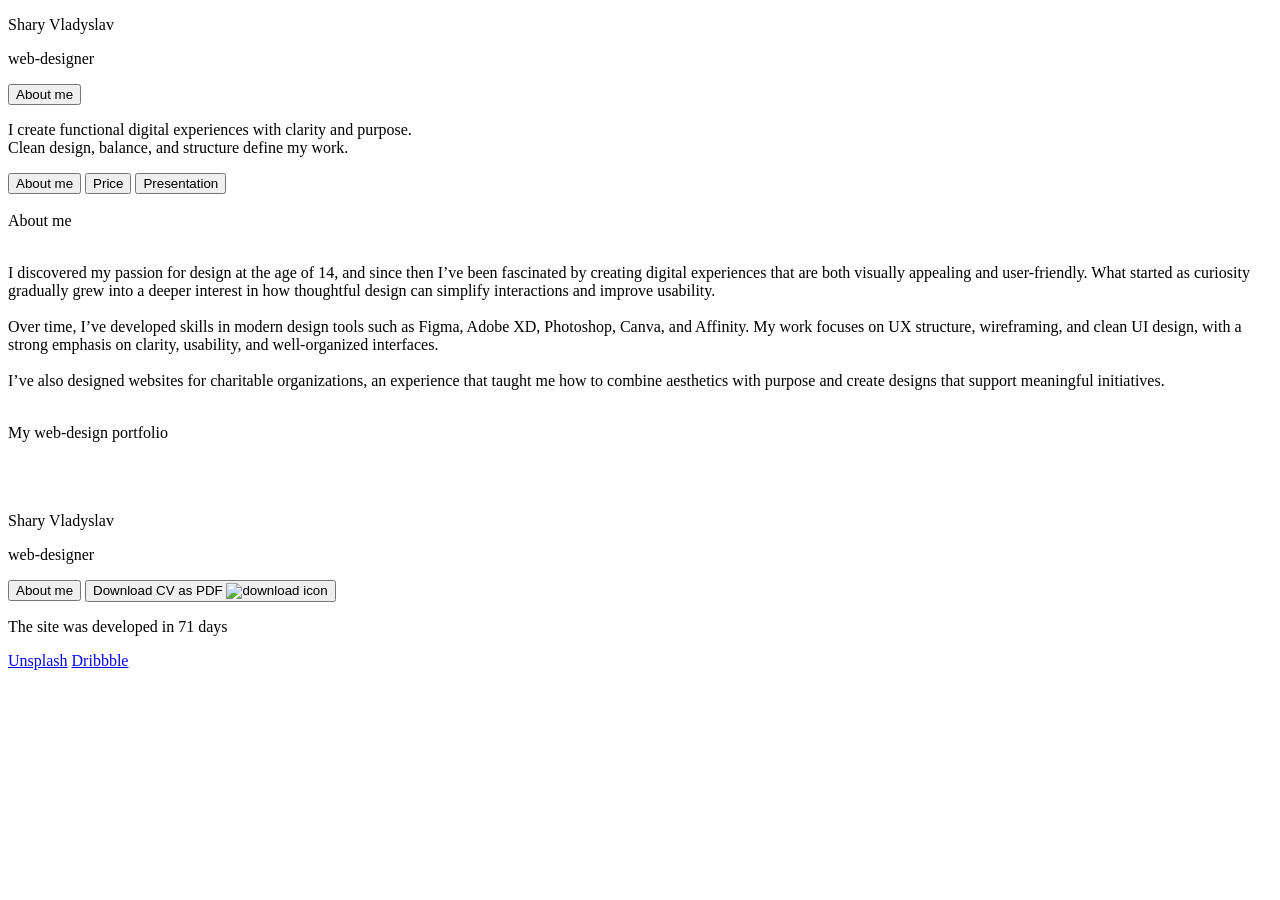
==== index.html @ 0f0cf289 "Add files via upload" ====
<!DOCTYPE html>
<html lang="en">
<head>
    <meta charset="UTF-8">
    <meta name="viewport" content="width=device-width, initial-scale=1.0">
    <link rel="stylesheet" href="./css/styles.css">
    <link rel="icon" href="./img/welcome.ico" type="image/x-icon" />
    <title>Welcome!</title>
</head>
<body>
    <div class="mainContainer">
        <nav>
            <div class="logoContainer">
                <p class="logo">Shary Vladyslav</p>
                <p class="subtitleLogo">web-designer</p>
            </div>

            <button class="liquidBtn" onclick="location.href='about.html'">About me</button>
        </nav>

        <div class="smalText">
            <p>
                I create functional digital experiences with clarity and purpose. <br>
                Clean design, balance, and structure define my work.
            </p>
        </div>

        <!-- Блок кнопок -->
        <div class="homeButtonsContainer">
            <button class="smalButton" id="smalHomeBtnAbout" onclick="location.href='about.html'">About me</button>
            <button class="smalButton" id="smalHomeBtnPrice" onclick="location.href='pricing.html'" >Price</button>
            <button class="smalButton" id="smalHomeBtnPresentation" onclick="location.href='presentation.html'">Presentation</button>
        </div>

        <div class="screenshotContainer" onclick="location.href='presentation.html'">
            <img class="screenshotImg" src="./img/screenshot.png" alt="">
        </div>

        <!-- About me -->
        <div class="containers">
            <div class="textTitle">About me</div>

            <div class="bussinesCardContainer">
                <div class="effektContainer">
                    <img class="businessCard" src="./img/newBusinessCard.png" alt="">
                </div>
                
                <p class="text">
                        I discovered my passion for design at the age of 14, 
                        and since then I’ve been fascinated by creating digital 
                        experiences that are both visually appealing and user-friendly. 
                        What started as curiosity gradually grew into a deeper interest 
                        in how thoughtful design can simplify interactions and improve 
                        usability. <br><br>

                        Over time, I’ve developed skills in modern design tools 
                        such as Figma, Adobe XD, Photoshop, Canva, and Affinity. 
                        My work focuses on UX structure, wireframing, and clean 
                        UI design, with a strong emphasis on clarity, usability, 
                        and well-organized interfaces. <br><br>

                        I’ve also designed websites for charitable organizations, 
                        an experience that taught me how to combine aesthetics with 
                        purpose and create designs that support meaningful initiatives. 
                        <br><br>
                </p>
            </div>
        </div>

        <!-- My web-design portfolio -->
        <div class="containers">
            <div class="textTitle">My web-design portfolio</div>

            <div class="projectsContainer">
                <!-- окно 1 -->
                <div class="projectWindow">
                    <div class="content" onclick="location.href='bank.html'">
                        <img class="imgContent" src="./img/Banking].png" alt="">
                    </div>
                </div>

                <!-- окно 2 -->
                <div class="projectWindow">
                    <div class="content" onclick="location.href='coffeeNap.html'">
                        <img class="imgContent" src="./img/CNPreview 1.png" alt="">
                    </div>
                </div>

                <!-- окно 3 -->
                <div class="projectWindow">
                    <div class="content" onclick="location.href='yourBacker.html'">
                        <img class="imgContent" src="./img/Travel.png" alt="">
                    </div>
                </div>
            </div>
        </div>

        <div class="footer">
            <div class="mainFooterContentContainer">
                <div class="titleLogo">
                    <p class="logo">Shary Vladyslav</p>
                    <p class="subtitleLogo">web-designer</p>
                </div>

                <div class="footerButtons">
                    <button class="liquidBtnBlack" onclick="location.href='about.html'">About me</button>
                    <button class="liquidBtnBlack" id="download-btn"> Download CV as PDF
                        <img class="downloadIco" src="./img/tabler_download.png" alt="download icon">
                    </button>
                </div>
            </div>

            <div class="dockumentationContainer">
                <p class="dockumentation">The site was developed in 71 days</p>
                <div class="socialMediaContainer">
                    <a class="dockumentation" href="https://unsplash.com/@vlado_" target="_blank" rel="noopener noreferrer"">Unsplash</a>
                    <a class="dockumentation" href="https://dribbble.com/UIUniverse" target="_blank" rel="noopener noreferrer"">Dribbble</a>
                </div>
            </div>
        </div>
    </div>
</body>
<script src="./js/script.js"></script>
</html>
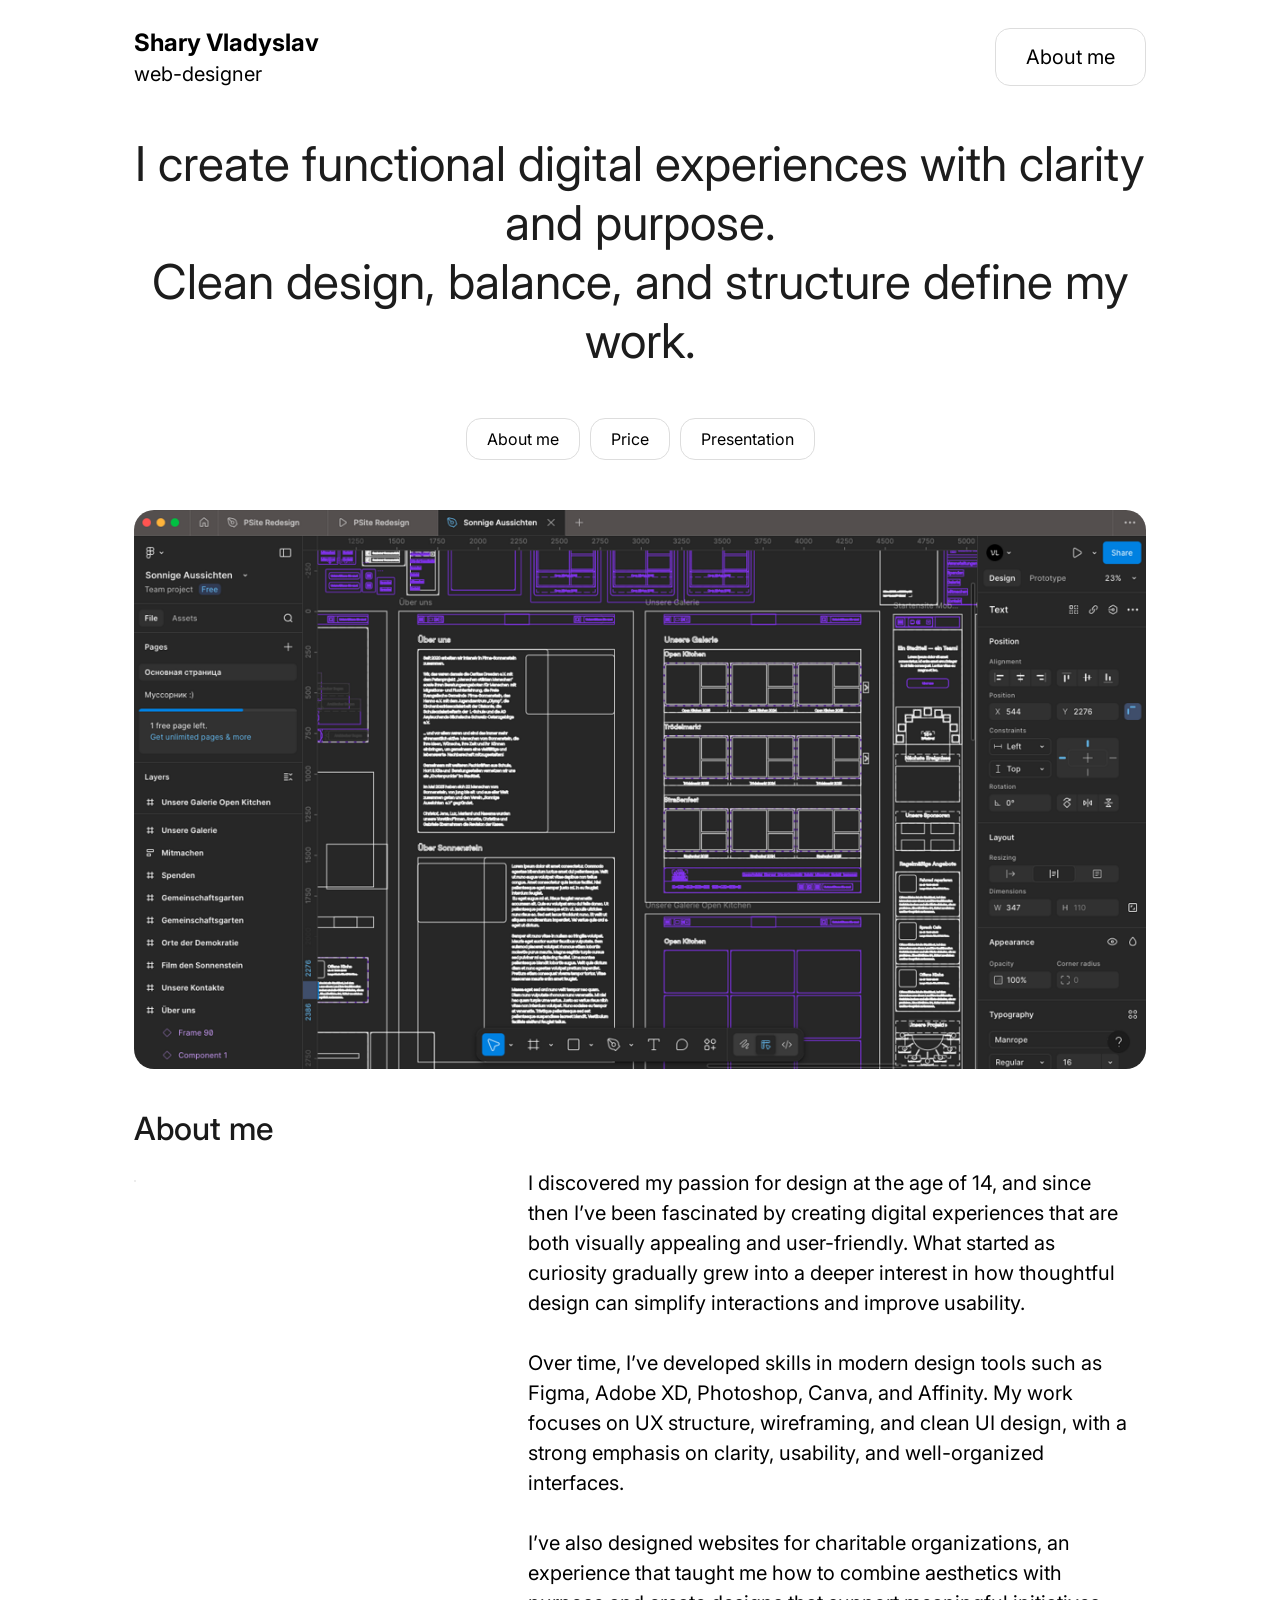
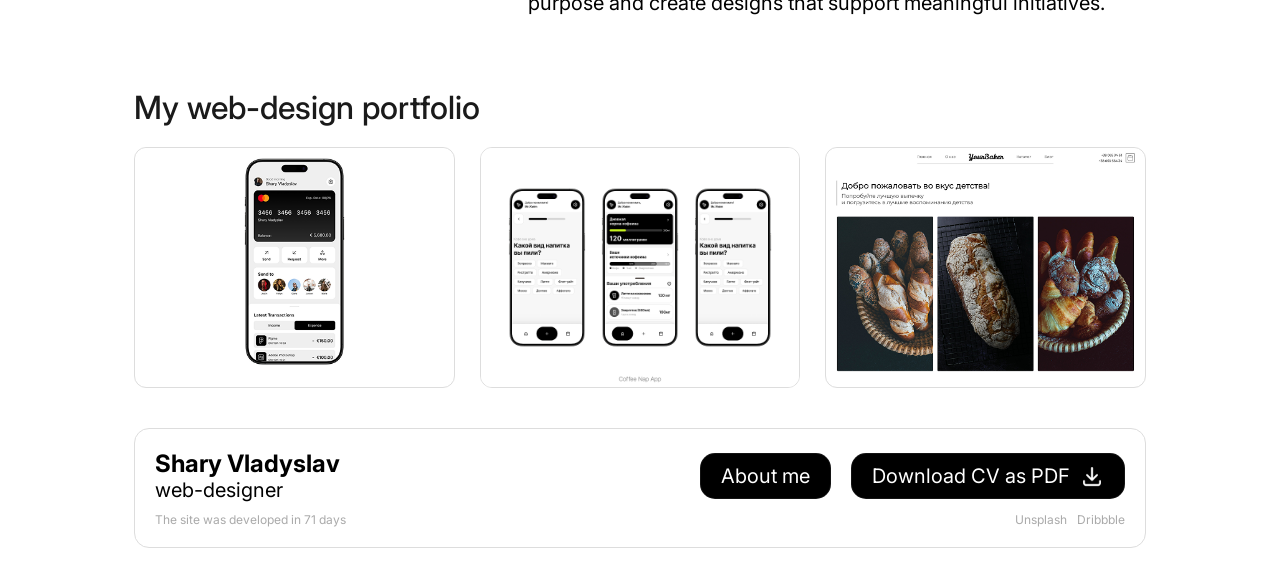
==== commit b68649a2: "Add meta tag for Google site verification Add Google site verification meta tag" ====
--- a/index.html
+++ b/index.html
@@ -3,6 +3,7 @@
 <head>
     <meta charset="UTF-8">
     <meta name="viewport" content="width=device-width, initial-scale=1.0">
+    <meta name="google-site-verification" content="PotBVDCNJKtP7h0YSUj9aMQbG0rzJPBAM7WMvPB3xWM" />
     <link rel="stylesheet" href="./css/styles.css">
     <link rel="icon" href="./img/welcome.ico" type="image/x-icon" />
     <title>Welcome!</title>
@@ -121,4 +122,4 @@
     </div>
 </body>
 <script src="./js/script.js"></script>
-</html>+</html>
--- a/css/styles.css
+++ b/css/styles.css
@@ -0,0 +1,10 @@
+@import url(../base.css);
+@import url(../components.css);
+@import url(../layout.css);
+@import url(./pages/home.css);
+@import url(./pages/about.css);
+@import url(./pages/yourBacker.css);
+@import url(./pages/presentation.css);
+@import url(./pages/pricing.css);
+@import url(./pages/bank.css);
+@import url(./pages/coffeeNap.css);
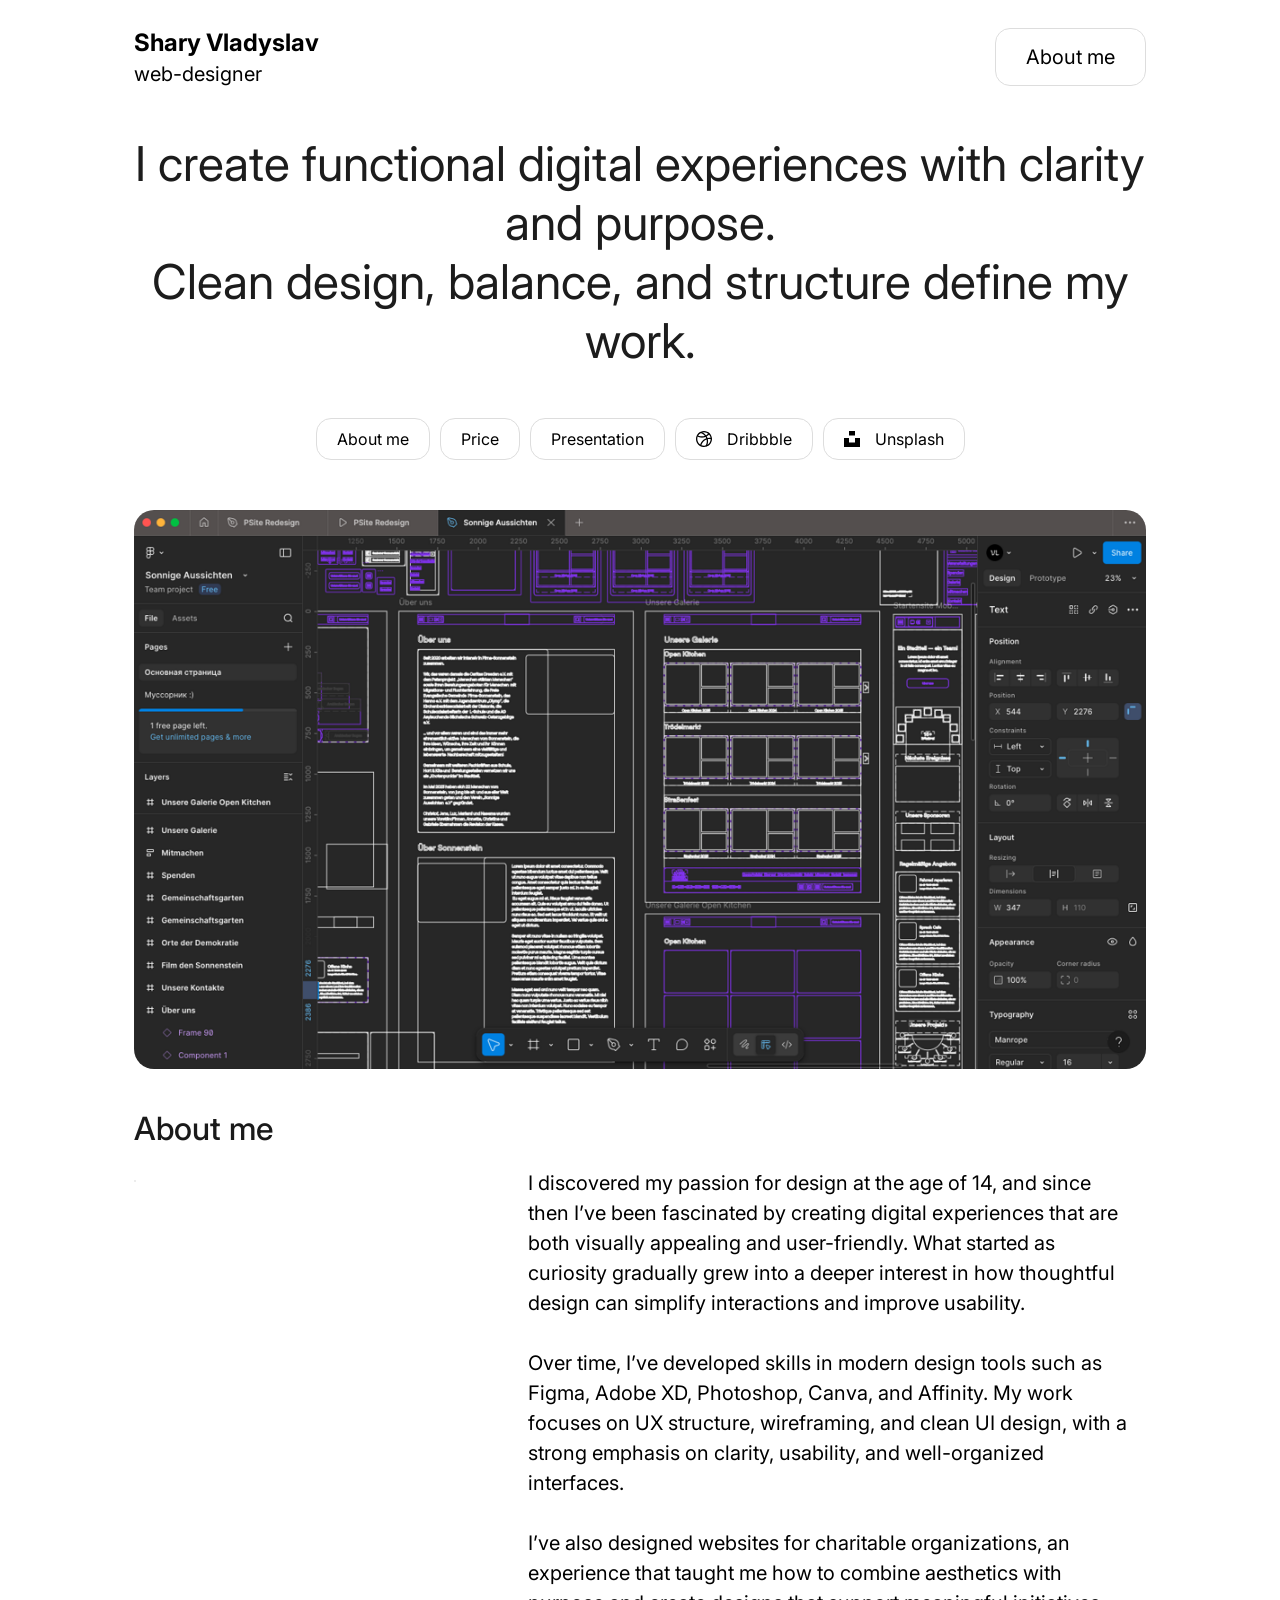
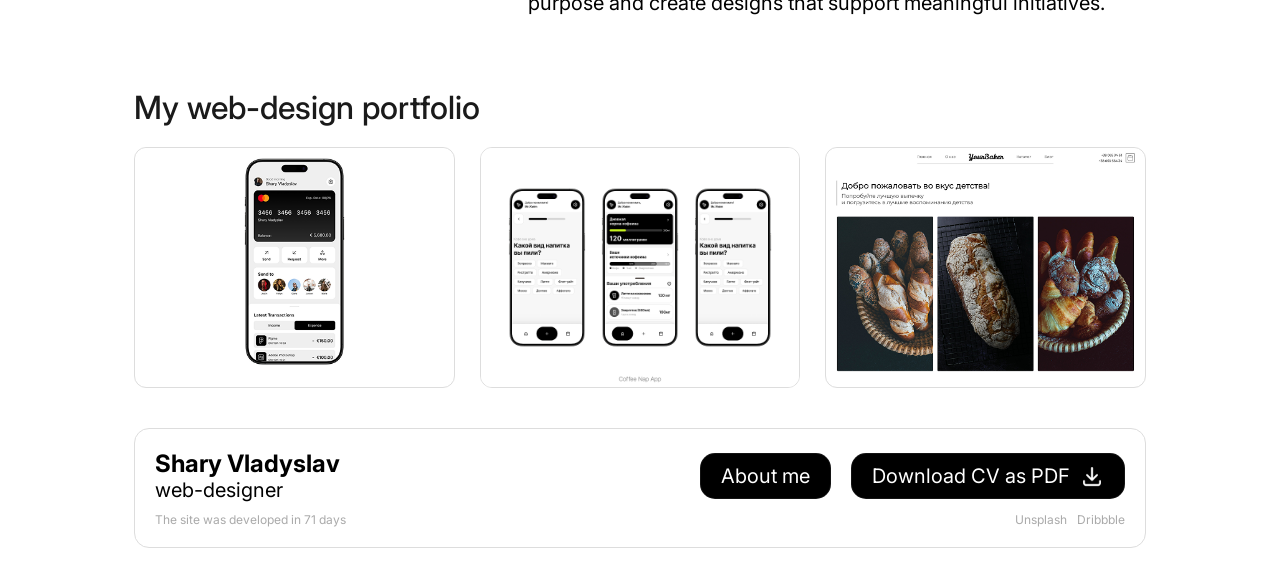
==== commit 283c84aa: "add new buttons" ====
--- a/index.html
+++ b/index.html
@@ -31,6 +31,21 @@
             <button class="smalButton" id="smalHomeBtnAbout" onclick="location.href='about.html'">About me</button>
             <button class="smalButton" id="smalHomeBtnPrice" onclick="location.href='pricing.html'" >Price</button>
             <button class="smalButton" id="smalHomeBtnPresentation" onclick="location.href='presentation.html'">Presentation</button>
+            <button class="smalButton" id="smalHomeBtnPrice">
+                <svg class="svgLogo" xmlns="http://www.w3.org/2000/svg" viewBox="0 0 64 64" fill="#000">
+                    <path fill-rule="evenodd" clip-rule="evenodd" d="M0 31.9942C0 14.3331 14.3227 0 32 0C49.6786 0 64 14.346 64 32.0058C64 49.6669 49.6773 64 32 64H29.4043V63.8845C12.9519 62.5623 0 48.7824 0 31.9942ZM32.7959 58.798C47.2364 58.377 58.8087 46.5357 58.8087 32.0058C58.8087 17.2085 46.8075 5.19039 32 5.19039C17.1912 5.19039 5.19133 17.1983 5.19133 31.9942C5.19133 46.7895 17.2021 58.798 32 58.798H32.7959Z" fill="currentColor"/>
+                    <path fill-rule="evenodd" clip-rule="evenodd" d="M19.0444 8.5504C18.6885 8.4384 18.3196 8.3223 17.9352 8.19192L19.6032 3.27673C19.7564 3.32872 20.0323 3.41669 20.3544 3.5194C20.9331 3.70393 21.6609 3.936 22.0944 4.09232L22.1177 4.10071L22.1408 4.10954C22.2594 4.15489 22.3865 4.20297 22.5198 4.25338C23.1913 4.50734 24.0198 4.82067 24.7117 5.14427L24.7425 5.15864L24.8796 5.22718C25.2052 5.379 25.6942 5.61206 26.1015 5.80617C26.3301 5.91515 26.533 6.01185 26.6668 6.07501L26.7287 6.10425L26.789 6.13671C26.803 6.14427 26.8195 6.15307 26.8381 6.16302C26.9784 6.23816 27.2401 6.37818 27.4912 6.53161L27.5601 6.5737L27.5796 6.58735C27.6079 6.60383 27.6467 6.62585 27.6947 6.65254C27.7366 6.67588 27.7769 6.69807 27.8172 6.72024C27.8251 6.72459 27.833 6.72895 27.8409 6.73331C27.8631 6.74553 27.8884 6.75944 27.911 6.77208L27.9126 6.77297C27.9241 6.77938 27.9535 6.79575 27.9874 6.81555C28.018 6.83317 28.0652 6.86007 28.1242 6.89377C28.3047 6.99678 28.5964 7.16324 28.8672 7.32183C29.1462 7.4852 29.572 7.73684 29.8871 7.95772C30.2247 8.16503 30.5958 8.42209 30.8429 8.59324C30.8874 8.62408 30.9279 8.65213 30.9634 8.6766C31.1534 8.79228 31.3394 8.92346 31.4688 9.01621C31.654 9.14891 31.8556 9.29924 32.0394 9.43745C32.1244 9.5013 32.202 9.55988 32.2753 9.61525C32.3729 9.68889 32.4629 9.75684 32.5526 9.82395C32.6266 9.87937 32.6883 9.92504 32.7381 9.96122C32.7627 9.9791 32.7819 9.99283 32.7963 10.003C32.8086 10.0117 32.8144 10.0156 32.8147 10.0158L32.8823 10.0609L32.9475 10.1105C35.8123 12.2928 38.3635 14.8567 40.541 17.7143L40.5431 17.7169L40.5451 17.7196C42.9523 20.8955 44.8529 24.421 46.171 28.1728C50.0981 39.1418 48.9432 51.8142 42.7709 61.8175L38.3527 59.0924C43.6719 50.4716 44.696 39.4477 41.281 29.9155L41.2782 29.9077L41.2755 29.8999C40.1378 26.6593 38.4949 23.6089 36.4095 20.8569C34.5227 18.3816 32.3193 16.1648 29.8537 14.2791C29.7172 14.1845 29.566 14.0722 29.4424 13.9797C29.3488 13.9097 29.2388 13.8267 29.1303 13.7448C29.0574 13.6898 28.9853 13.6354 28.9193 13.5858C28.7411 13.4518 28.5792 13.3313 28.4451 13.2353C28.3256 13.1497 28.2759 13.1181 28.2762 13.1176C28.2763 13.1176 28.2765 13.1176 28.2769 13.1178L28.1996 13.0744L28.1095 13.0133C27.9769 12.9233 27.8588 12.8416 27.7506 12.7667C27.513 12.6023 27.3227 12.4706 27.1296 12.356L27.0032 12.2809L26.886 12.1921C26.8933 12.1976 26.8928 12.1973 26.8825 12.1904C26.8632 12.1776 26.8098 12.1421 26.7098 12.08C26.578 11.9983 26.4164 11.9018 26.2437 11.8006C25.9987 11.6572 25.7756 11.5299 25.5991 11.4292C25.5168 11.3822 25.4446 11.341 25.3851 11.3067L25.3797 11.3036C25.3706 11.2986 25.3572 11.2911 25.337 11.28C25.3308 11.2766 25.324 11.2729 25.3168 11.2689C25.2767 11.2469 25.2232 11.2174 25.1687 11.1871C25.1049 11.1516 25.0275 11.108 24.9522 11.0639C24.911 11.0398 24.8342 10.9946 24.7482 10.9388C24.6425 10.8758 24.5291 10.8149 24.3941 10.7424C24.3921 10.7413 24.3901 10.7402 24.3881 10.7391C24.2266 10.6627 24.0256 10.5669 23.8123 10.4651C23.4109 10.2737 22.9655 10.0614 22.6564 9.91764L22.6231 9.90216L22.4834 9.83233C21.9933 9.60511 21.4065 9.38267 20.7493 9.13349C20.6064 9.07932 20.4602 9.02389 20.3109 8.96687C19.9058 8.82147 19.4851 8.68909 19.0444 8.5504ZM25.3856 11.3069C25.3884 11.3085 25.3897 11.3092 25.3897 11.3092L25.3856 11.3069ZM25.3856 11.3069C25.3884 11.3085 25.3897 11.3092 25.3897 11.3092L25.3856 11.3069Z" fill="currentColor"/>
+                    <path fill-rule="evenodd" clip-rule="evenodd" d="M29.9753 20.9031C37.8095 19.4886 45.039 15.0944 49.9836 8.8396L54.0564 12.0581C48.3423 19.2864 40.0009 24.3674 30.8972 26.011L30.8966 26.0111C26.3636 26.8284 21.7063 26.856 17.1601 26.0225C12.6263 25.2144 8.25142 23.5868 4.29461 21.2106L6.96759 16.7612C10.3772 18.8087 14.1561 20.2156 18.0773 20.9137L18.0841 20.9149L18.0909 20.9162C22 21.6336 26.0293 21.6145 29.9747 20.9032" fill="currentColor"/>
+                    <path fill-rule="evenodd" clip-rule="evenodd" d="M16.1061 58.3111C20.5381 35.6959 43.5855 23.2062 62.4346 28.3436L61.0692 33.3513C45.0687 28.9903 25.0407 39.714 21.2006 59.3091L16.1061 58.3111Z" fill="currentColor"/>
+                </svg>
+                Dribbble 
+            </button>
+            <button class="smalButton" id="smalHomeBtnPrice">
+                <svg class="svgLogo" xmlns="http://www.w3.org/2000/svg" viewBox="0 0 32 32">
+                    <path d="M10 9V0h12v9H10zm12 5h10v18H0V14h10v9h12v-9z" fill="currentColor"/>
+                </svg>
+                Unsplash
+            </button>
         </div>
 
         <div class="screenshotContainer" onclick="location.href='presentation.html'">
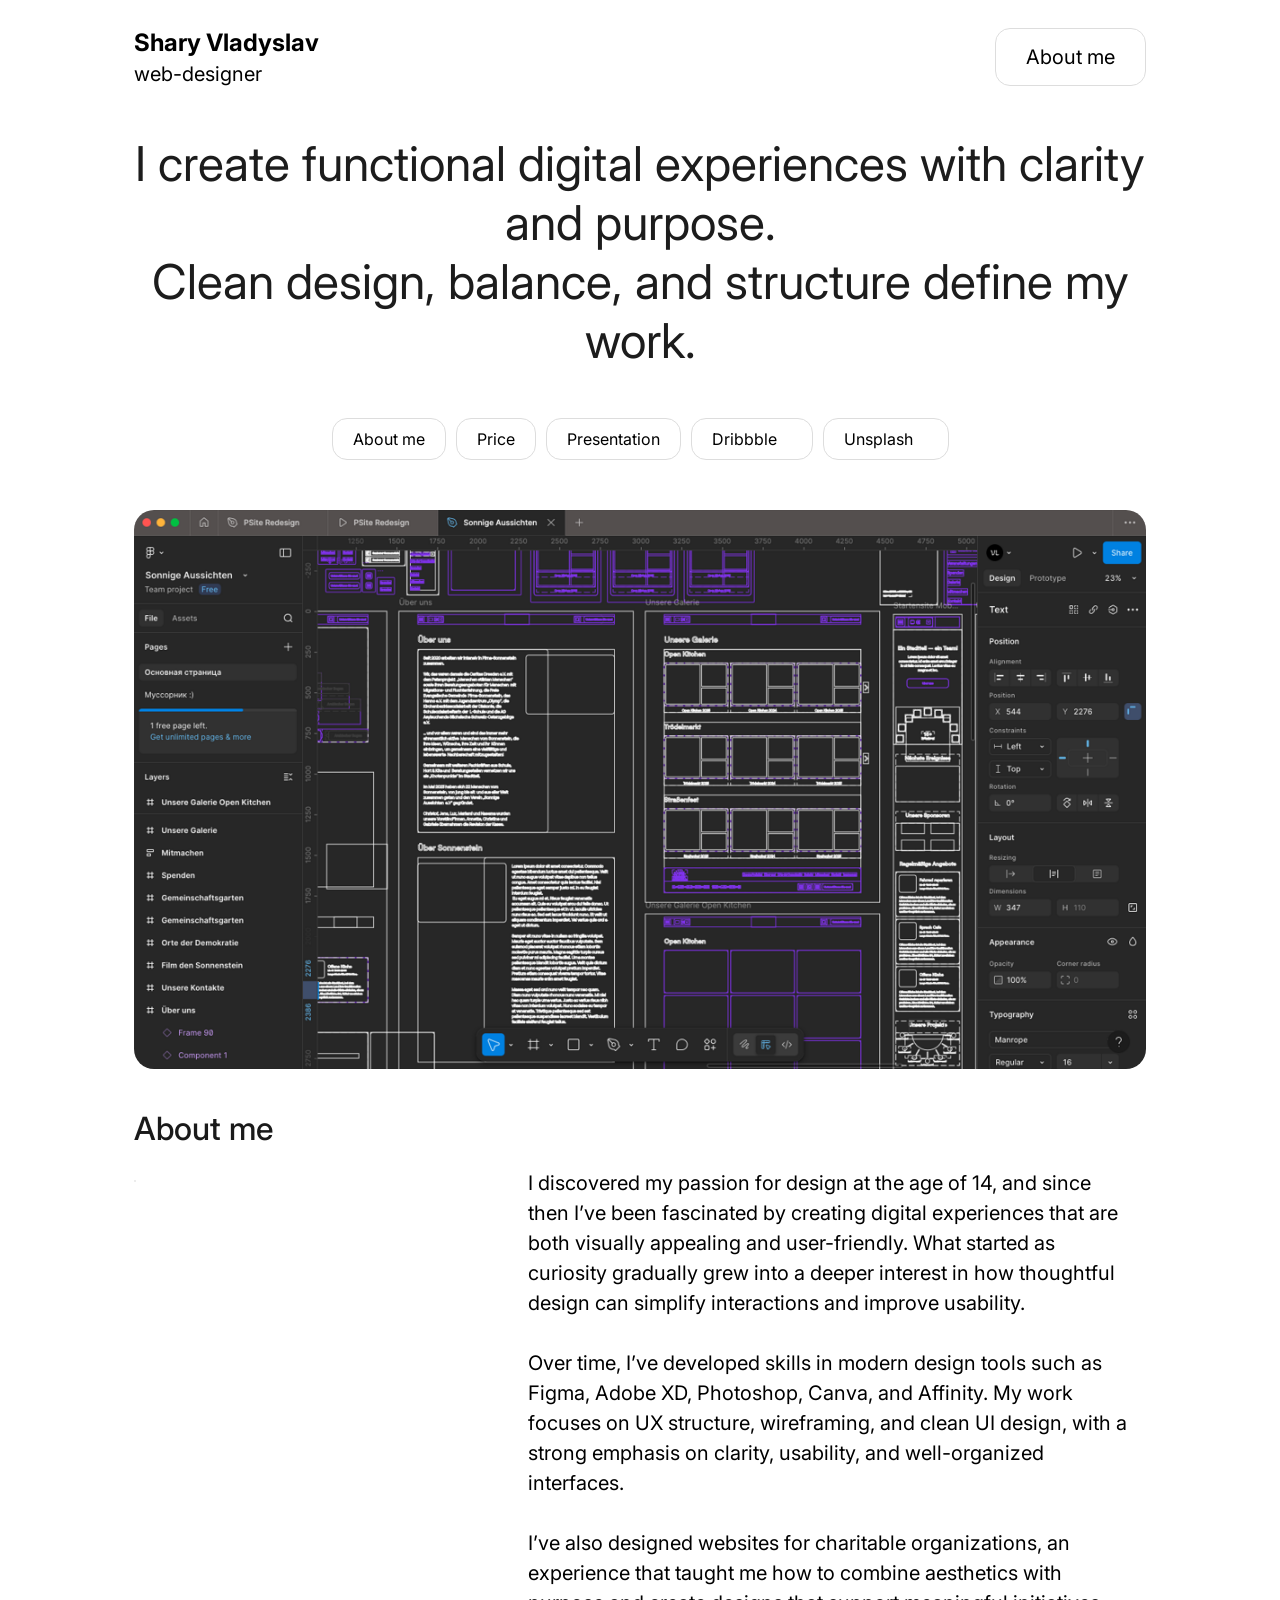
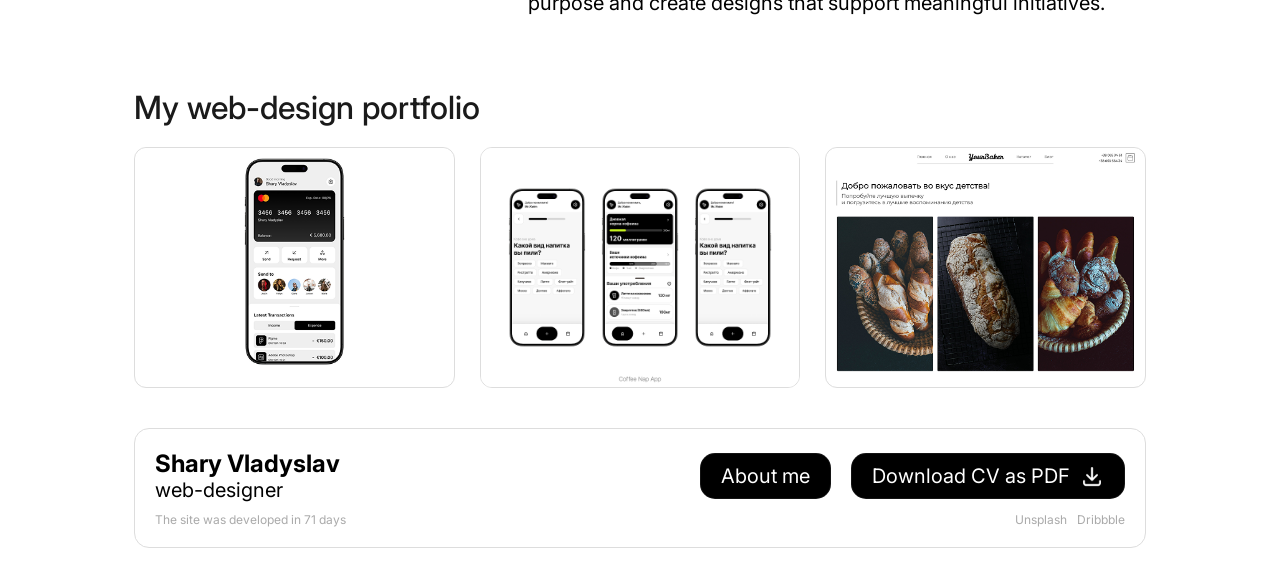
==== commit af4ad21e: "Remove Google site verification and update buttons" ====
--- a/index.html
+++ b/index.html
@@ -3,7 +3,6 @@
 <head>
     <meta charset="UTF-8">
     <meta name="viewport" content="width=device-width, initial-scale=1.0">
-    <meta name="google-site-verification" content="PotBVDCNJKtP7h0YSUj9aMQbG0rzJPBAM7WMvPB3xWM" />
     <link rel="stylesheet" href="./css/styles.css">
     <link rel="icon" href="./img/welcome.ico" type="image/x-icon" />
     <title>Welcome!</title>
@@ -31,21 +30,20 @@
             <button class="smalButton" id="smalHomeBtnAbout" onclick="location.href='about.html'">About me</button>
             <button class="smalButton" id="smalHomeBtnPrice" onclick="location.href='pricing.html'" >Price</button>
             <button class="smalButton" id="smalHomeBtnPresentation" onclick="location.href='presentation.html'">Presentation</button>
-            <button class="smalButton" id="smalHomeBtnPrice">
-                <svg class="svgLogo" xmlns="http://www.w3.org/2000/svg" viewBox="0 0 64 64" fill="#000">
+            <a class="smalButton" id="btnLink" href="https://dribbble.com/UIUniverse">Dribbble
+                <svg viewBox="0 0 64 64" fill="none" xmlns="http://www.w3.org/2000/svg">
                     <path fill-rule="evenodd" clip-rule="evenodd" d="M0 31.9942C0 14.3331 14.3227 0 32 0C49.6786 0 64 14.346 64 32.0058C64 49.6669 49.6773 64 32 64H29.4043V63.8845C12.9519 62.5623 0 48.7824 0 31.9942ZM32.7959 58.798C47.2364 58.377 58.8087 46.5357 58.8087 32.0058C58.8087 17.2085 46.8075 5.19039 32 5.19039C17.1912 5.19039 5.19133 17.1983 5.19133 31.9942C5.19133 46.7895 17.2021 58.798 32 58.798H32.7959Z" fill="currentColor"/>
                     <path fill-rule="evenodd" clip-rule="evenodd" d="M19.0444 8.5504C18.6885 8.4384 18.3196 8.3223 17.9352 8.19192L19.6032 3.27673C19.7564 3.32872 20.0323 3.41669 20.3544 3.5194C20.9331 3.70393 21.6609 3.936 22.0944 4.09232L22.1177 4.10071L22.1408 4.10954C22.2594 4.15489 22.3865 4.20297 22.5198 4.25338C23.1913 4.50734 24.0198 4.82067 24.7117 5.14427L24.7425 5.15864L24.8796 5.22718C25.2052 5.379 25.6942 5.61206 26.1015 5.80617C26.3301 5.91515 26.533 6.01185 26.6668 6.07501L26.7287 6.10425L26.789 6.13671C26.803 6.14427 26.8195 6.15307 26.8381 6.16302C26.9784 6.23816 27.2401 6.37818 27.4912 6.53161L27.5601 6.5737L27.5796 6.58735C27.6079 6.60383 27.6467 6.62585 27.6947 6.65254C27.7366 6.67588 27.7769 6.69807 27.8172 6.72024C27.8251 6.72459 27.833 6.72895 27.8409 6.73331C27.8631 6.74553 27.8884 6.75944 27.911 6.77208L27.9126 6.77297C27.9241 6.77938 27.9535 6.79575 27.9874 6.81555C28.018 6.83317 28.0652 6.86007 28.1242 6.89377C28.3047 6.99678 28.5964 7.16324 28.8672 7.32183C29.1462 7.4852 29.572 7.73684 29.8871 7.95772C30.2247 8.16503 30.5958 8.42209 30.8429 8.59324C30.8874 8.62408 30.9279 8.65213 30.9634 8.6766C31.1534 8.79228 31.3394 8.92346 31.4688 9.01621C31.654 9.14891 31.8556 9.29924 32.0394 9.43745C32.1244 9.5013 32.202 9.55988 32.2753 9.61525C32.3729 9.68889 32.4629 9.75684 32.5526 9.82395C32.6266 9.87937 32.6883 9.92504 32.7381 9.96122C32.7627 9.9791 32.7819 9.99283 32.7963 10.003C32.8086 10.0117 32.8144 10.0156 32.8147 10.0158L32.8823 10.0609L32.9475 10.1105C35.8123 12.2928 38.3635 14.8567 40.541 17.7143L40.5431 17.7169L40.5451 17.7196C42.9523 20.8955 44.8529 24.421 46.171 28.1728C50.0981 39.1418 48.9432 51.8142 42.7709 61.8175L38.3527 59.0924C43.6719 50.4716 44.696 39.4477 41.281 29.9155L41.2782 29.9077L41.2755 29.8999C40.1378 26.6593 38.4949 23.6089 36.4095 20.8569C34.5227 18.3816 32.3193 16.1648 29.8537 14.2791C29.7172 14.1845 29.566 14.0722 29.4424 13.9797C29.3488 13.9097 29.2388 13.8267 29.1303 13.7448C29.0574 13.6898 28.9853 13.6354 28.9193 13.5858C28.7411 13.4518 28.5792 13.3313 28.4451 13.2353C28.3256 13.1497 28.2759 13.1181 28.2762 13.1176C28.2763 13.1176 28.2765 13.1176 28.2769 13.1178L28.1996 13.0744L28.1095 13.0133C27.9769 12.9233 27.8588 12.8416 27.7506 12.7667C27.513 12.6023 27.3227 12.4706 27.1296 12.356L27.0032 12.2809L26.886 12.1921C26.8933 12.1976 26.8928 12.1973 26.8825 12.1904C26.8632 12.1776 26.8098 12.1421 26.7098 12.08C26.578 11.9983 26.4164 11.9018 26.2437 11.8006C25.9987 11.6572 25.7756 11.5299 25.5991 11.4292C25.5168 11.3822 25.4446 11.341 25.3851 11.3067L25.3797 11.3036C25.3706 11.2986 25.3572 11.2911 25.337 11.28C25.3308 11.2766 25.324 11.2729 25.3168 11.2689C25.2767 11.2469 25.2232 11.2174 25.1687 11.1871C25.1049 11.1516 25.0275 11.108 24.9522 11.0639C24.911 11.0398 24.8342 10.9946 24.7482 10.9388C24.6425 10.8758 24.5291 10.8149 24.3941 10.7424C24.3921 10.7413 24.3901 10.7402 24.3881 10.7391C24.2266 10.6627 24.0256 10.5669 23.8123 10.4651C23.4109 10.2737 22.9655 10.0614 22.6564 9.91764L22.6231 9.90216L22.4834 9.83233C21.9933 9.60511 21.4065 9.38267 20.7493 9.13349C20.6064 9.07932 20.4602 9.02389 20.3109 8.96687C19.9058 8.82147 19.4851 8.68909 19.0444 8.5504ZM25.3856 11.3069C25.3884 11.3085 25.3897 11.3092 25.3897 11.3092L25.3856 11.3069ZM25.3856 11.3069C25.3884 11.3085 25.3897 11.3092 25.3897 11.3092L25.3856 11.3069Z" fill="currentColor"/>
                     <path fill-rule="evenodd" clip-rule="evenodd" d="M29.9753 20.9031C37.8095 19.4886 45.039 15.0944 49.9836 8.8396L54.0564 12.0581C48.3423 19.2864 40.0009 24.3674 30.8972 26.011L30.8966 26.0111C26.3636 26.8284 21.7063 26.856 17.1601 26.0225C12.6263 25.2144 8.25142 23.5868 4.29461 21.2106L6.96759 16.7612C10.3772 18.8087 14.1561 20.2156 18.0773 20.9137L18.0841 20.9149L18.0909 20.9162C22 21.6336 26.0293 21.6145 29.9747 20.9032" fill="currentColor"/>
                     <path fill-rule="evenodd" clip-rule="evenodd" d="M16.1061 58.3111C20.5381 35.6959 43.5855 23.2062 62.4346 28.3436L61.0692 33.3513C45.0687 28.9903 25.0407 39.714 21.2006 59.3091L16.1061 58.3111Z" fill="currentColor"/>
                 </svg>
-                Dribbble 
-            </button>
-            <button class="smalButton" id="smalHomeBtnPrice">
-                <svg class="svgLogo" xmlns="http://www.w3.org/2000/svg" viewBox="0 0 32 32">
-                    <path d="M10 9V0h12v9H10zm12 5h10v18H0V14h10v9h12v-9z" fill="currentColor"/>
+            </a>
+
+            <a class="smalButton" id="btnLink" href="https://unsplash.com/@vlado_">Unsplash
+                <svg viewBox="0 0 32 32" fill="none" xmlns="http://www.w3.org/2000/svg">
+                    <path d="M10 9V0h12v9H10zm12 5h10v18H0V14h10v9h12v-9z" fill="currentColor" fill-rule="nonzero" />
                 </svg>
-                Unsplash
-            </button>
+            </a>
         </div>
 
         <div class="screenshotContainer" onclick="location.href='presentation.html'">
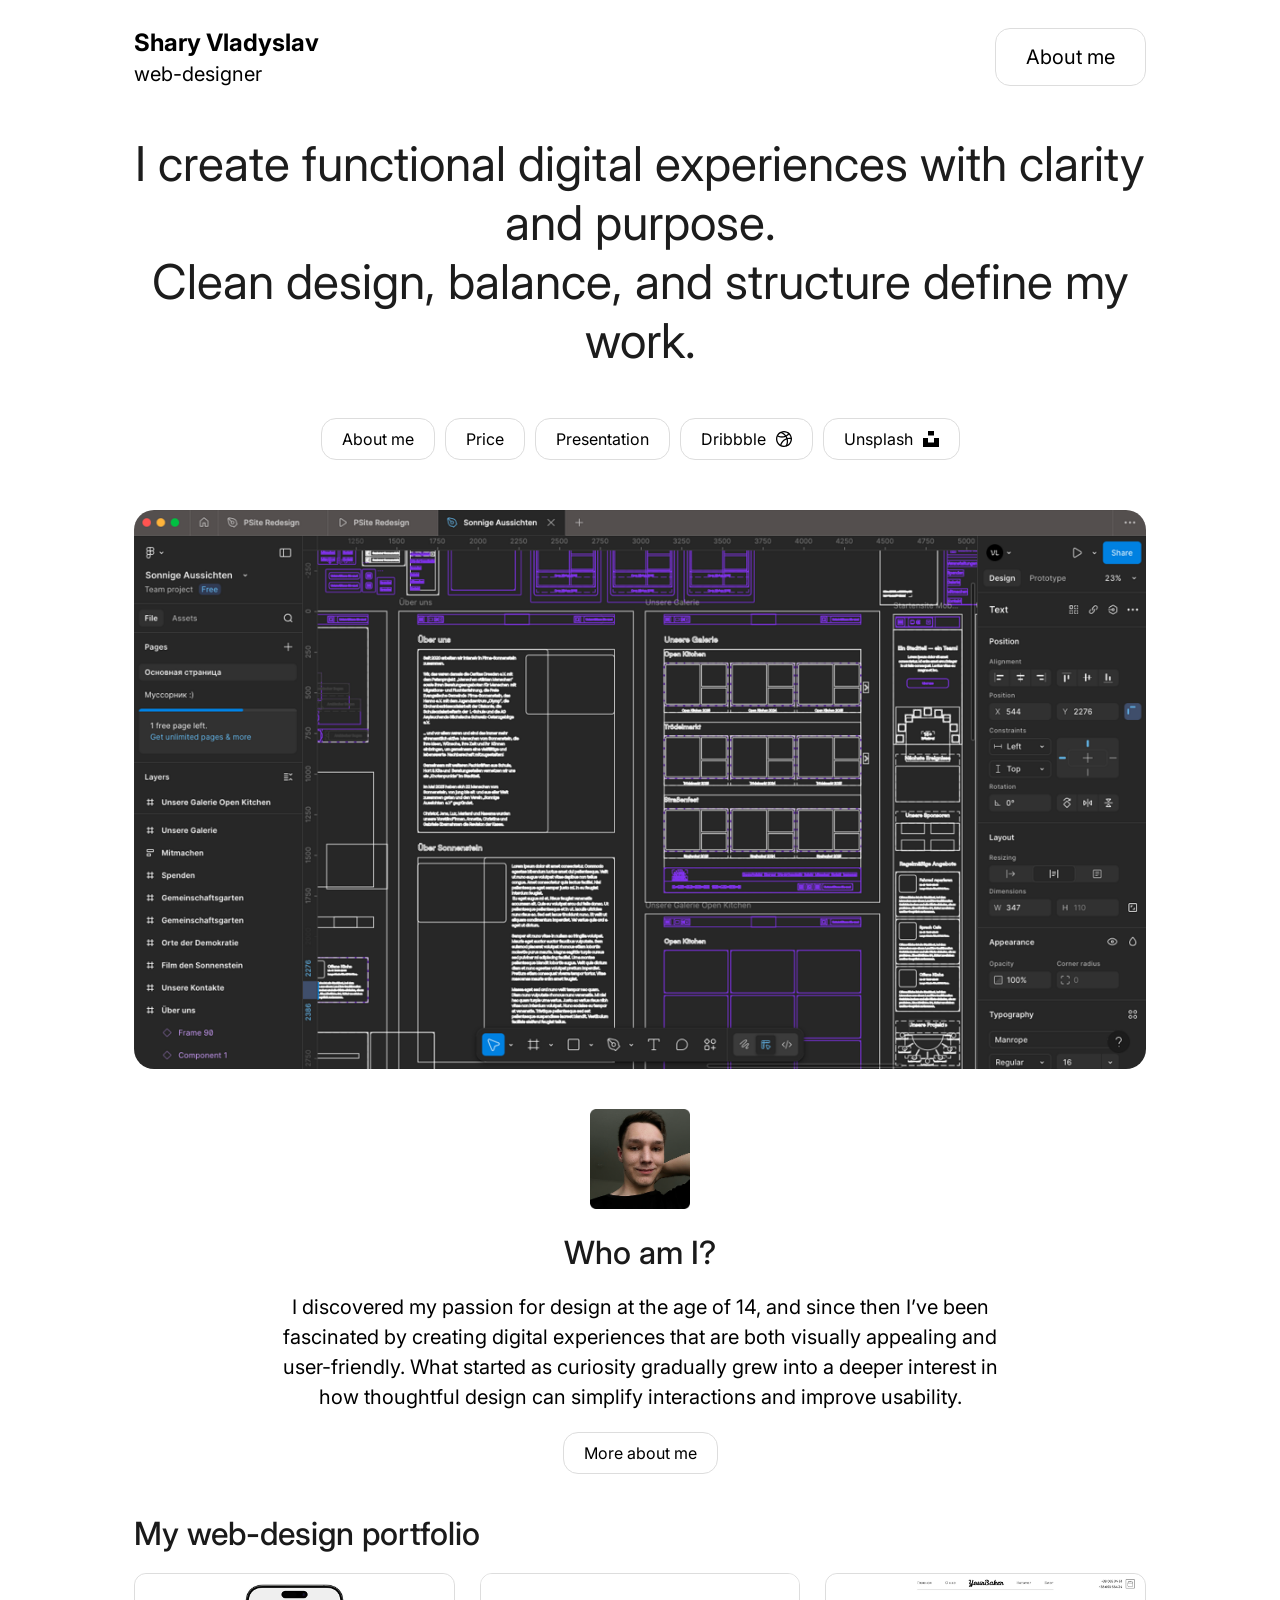
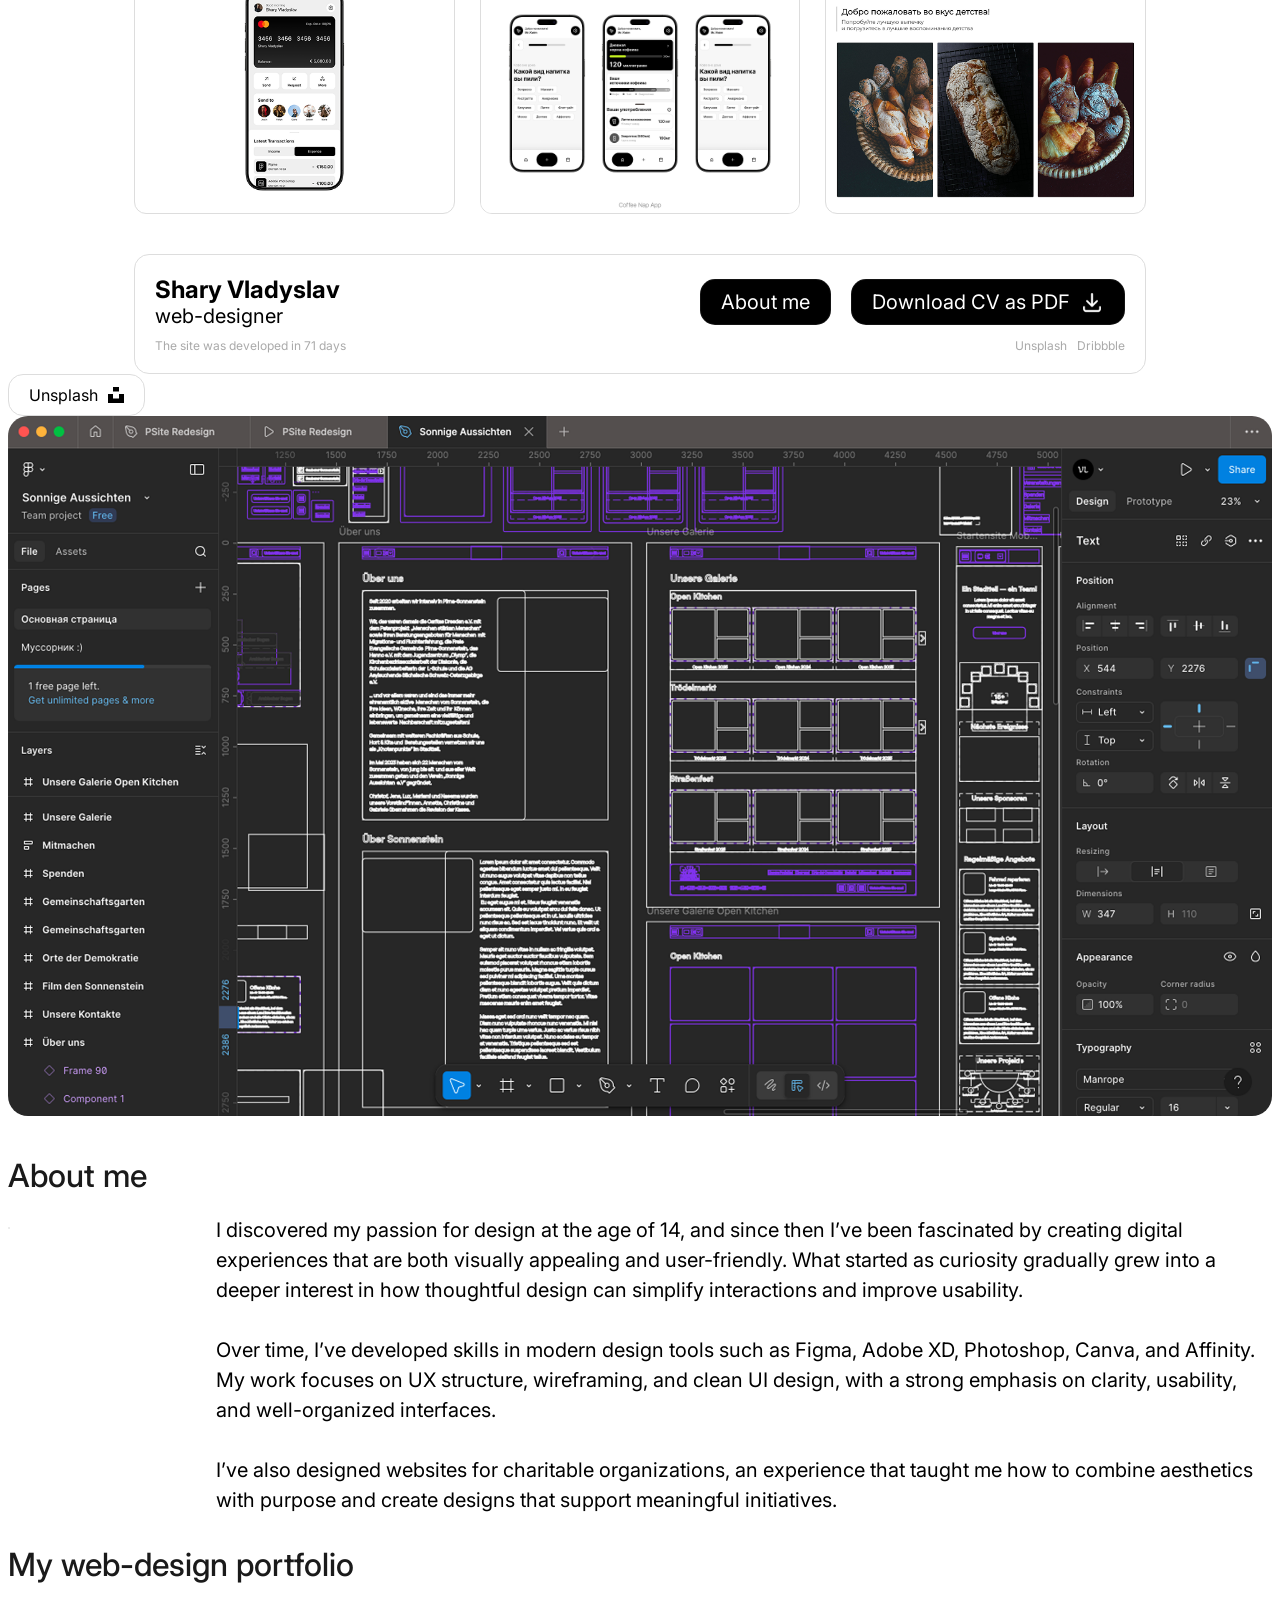
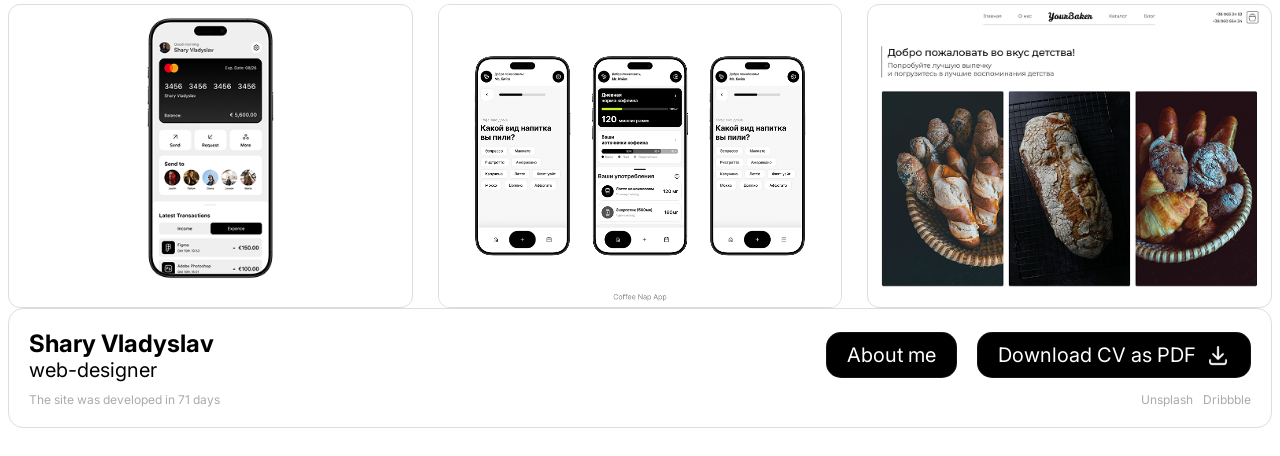
==== commit 91238094: "Update index.html" ====
--- a/index.html
+++ b/index.html
@@ -52,6 +52,101 @@
 
         <!-- About me -->
         <div class="containers">
+            <!-- <div class="textTitle">About me</div> -->
+
+            <div class="AboutMeContent">
+                <div class="MyFaceContainer">
+                    <img src="./img/myFace.png" alt="My face" class="MyFace">
+                </div>
+
+                <div class="textTitle">
+                    Who am I?
+                </div>
+                
+                <div class="text">
+                    I discovered my passion for design at the age of 14, 
+                    and since then I’ve been fascinated by creating digital experiences 
+                    that are both visually appealing and user-friendly. 
+                    What started as curiosity gradually grew into a deeper interest in 
+                    how thoughtful design can simplify interactions and improve usability.
+                </div>
+
+                <button class="smalButton" onclick="location.href='about.html'">More about me</button>
+            </div>
+        </div>
+
+        <!-- My web-design portfolio -->
+        <div class="containers">
+            <div class="textTitle">My web-design portfolio</div>
+
+            <div class="projectsContainer">
+                <!-- окно 1 -->
+                <div class="projectWindow">
+                    <div class="content" onclick="location.href='bank.html'">
+                        <img class="imgContent" src="./img/Banking].png" alt="">
+                    </div>
+                </div>
+
+                <!-- окно 2 -->
+                <div class="projectWindow">
+                    <div class="content" onclick="location.href='coffeeNap.html'">
+                        <img class="imgContent" src="./img/CNPreview 1.png" alt="">
+                    </div>
+                </div>
+
+                <!-- окно 3 -->
+                <div class="projectWindow">
+                    <div class="content" onclick="location.href='yourBacker.html'">
+                        <img class="imgContent" src="./img/Travel.png" alt="">
+                    </div>
+                </div>
+            </div>
+        </div>
+
+        <div class="footer">
+            <div class="mainFooterContentContainer">
+                <div class="titleLogo">
+                    <p class="logo">Shary Vladyslav</p>
+                    <p class="subtitleLogo">web-designer</p>
+                </div>
+
+                <div class="footerButtons">
+                    <button class="liquidBtnBlack" onclick="location.href='about.html'">About me</button>
+                    <button class="liquidBtnBlack" id="download-btn"> Download CV as PDF
+                        <img class="downloadIco" src="./img/tabler_download.png" alt="download icon">
+                    </button>
+                </div>
+            </div>
+
+            <div class="dockumentationContainer">
+                <p class="dockumentation">The site was developed in 71 days</p>
+                <div class="socialMediaContainer">
+                    <a class="dockumentation" href="https://unsplash.com/@vlado_" target="_blank" rel="noopener noreferrer"">Unsplash</a>
+                    <a class="dockumentation" href="https://dribbble.com/UIUniverse" target="_blank" rel="noopener noreferrer"">Dribbble</a>
+                </div>
+            </div>
+        </div>
+    </div>
+</body>
+<script src="./js/script.js"></script>
+</html>                    <path fill-rule="evenodd" clip-rule="evenodd" d="M29.9753 20.9031C37.8095 19.4886 45.039 15.0944 49.9836 8.8396L54.0564 12.0581C48.3423 19.2864 40.0009 24.3674 30.8972 26.011L30.8966 26.0111C26.3636 26.8284 21.7063 26.856 17.1601 26.0225C12.6263 25.2144 8.25142 23.5868 4.29461 21.2106L6.96759 16.7612C10.3772 18.8087 14.1561 20.2156 18.0773 20.9137L18.0841 20.9149L18.0909 20.9162C22 21.6336 26.0293 21.6145 29.9747 20.9032" fill="currentColor"/>
+                    <path fill-rule="evenodd" clip-rule="evenodd" d="M16.1061 58.3111C20.5381 35.6959 43.5855 23.2062 62.4346 28.3436L61.0692 33.3513C45.0687 28.9903 25.0407 39.714 21.2006 59.3091L16.1061 58.3111Z" fill="currentColor"/>
+                </svg>
+            </a>
+
+            <a class="smalButton" id="btnLink" href="https://unsplash.com/@vlado_">Unsplash
+                <svg viewBox="0 0 32 32" fill="none" xmlns="http://www.w3.org/2000/svg">
+                    <path d="M10 9V0h12v9H10zm12 5h10v18H0V14h10v9h12v-9z" fill="currentColor" fill-rule="nonzero" />
+                </svg>
+            </a>
+        </div>
+
+        <div class="screenshotContainer" onclick="location.href='presentation.html'">
+            <img class="screenshotImg" src="./img/screenshot.png" alt="">
+        </div>
+
+        <!-- About me -->
+        <div class="containers">
             <div class="textTitle">About me</div>
 
             <div class="bussinesCardContainer">
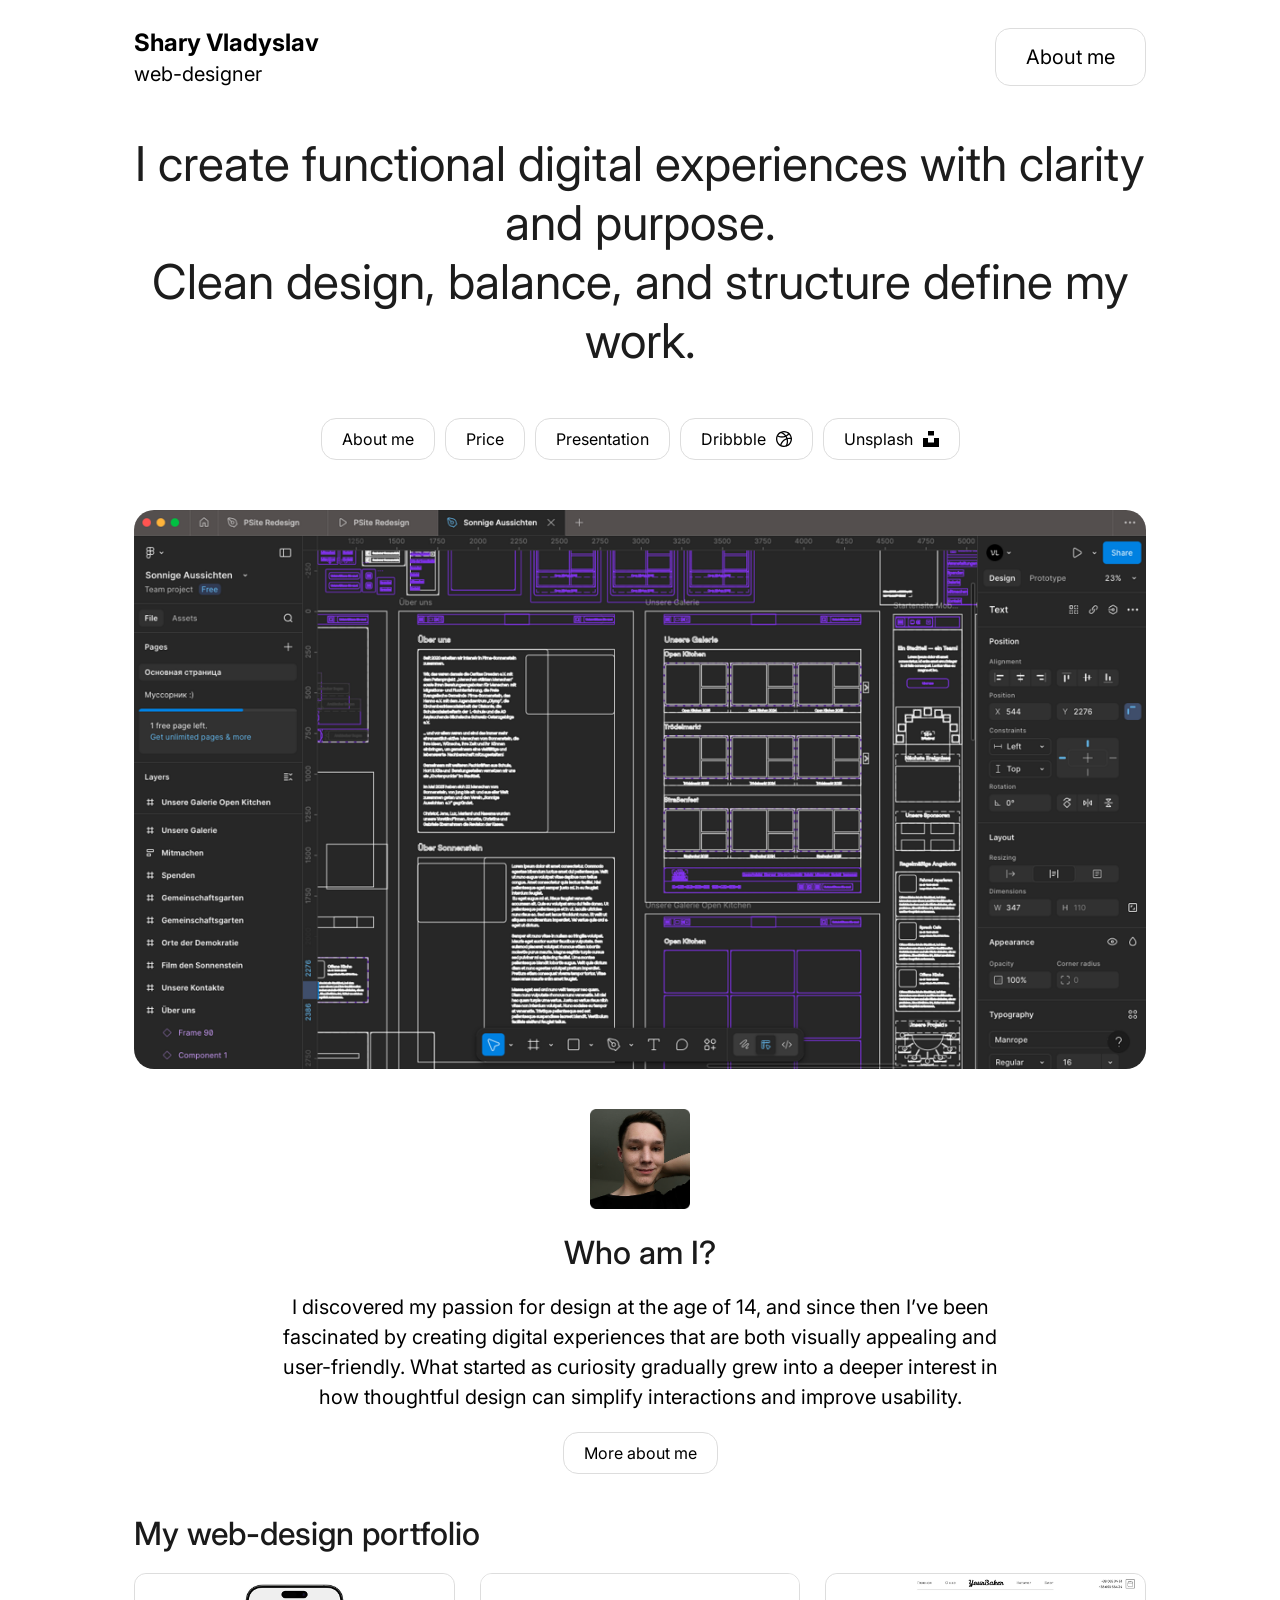
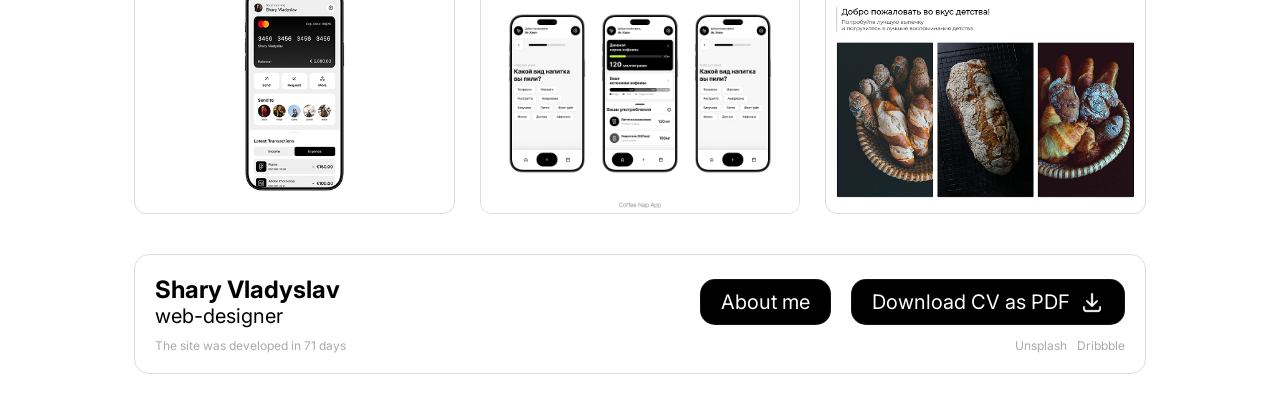
==== commit a8e6addf: "Remove unused SVG elements and clean up HTML" ====
--- a/index.html
+++ b/index.html
@@ -129,105 +129,4 @@
     </div>
 </body>
 <script src="./js/script.js"></script>
-</html>                    <path fill-rule="evenodd" clip-rule="evenodd" d="M29.9753 20.9031C37.8095 19.4886 45.039 15.0944 49.9836 8.8396L54.0564 12.0581C48.3423 19.2864 40.0009 24.3674 30.8972 26.011L30.8966 26.0111C26.3636 26.8284 21.7063 26.856 17.1601 26.0225C12.6263 25.2144 8.25142 23.5868 4.29461 21.2106L6.96759 16.7612C10.3772 18.8087 14.1561 20.2156 18.0773 20.9137L18.0841 20.9149L18.0909 20.9162C22 21.6336 26.0293 21.6145 29.9747 20.9032" fill="currentColor"/>
-                    <path fill-rule="evenodd" clip-rule="evenodd" d="M16.1061 58.3111C20.5381 35.6959 43.5855 23.2062 62.4346 28.3436L61.0692 33.3513C45.0687 28.9903 25.0407 39.714 21.2006 59.3091L16.1061 58.3111Z" fill="currentColor"/>
-                </svg>
-            </a>
-
-            <a class="smalButton" id="btnLink" href="https://unsplash.com/@vlado_">Unsplash
-                <svg viewBox="0 0 32 32" fill="none" xmlns="http://www.w3.org/2000/svg">
-                    <path d="M10 9V0h12v9H10zm12 5h10v18H0V14h10v9h12v-9z" fill="currentColor" fill-rule="nonzero" />
-                </svg>
-            </a>
-        </div>
-
-        <div class="screenshotContainer" onclick="location.href='presentation.html'">
-            <img class="screenshotImg" src="./img/screenshot.png" alt="">
-        </div>
-
-        <!-- About me -->
-        <div class="containers">
-            <div class="textTitle">About me</div>
-
-            <div class="bussinesCardContainer">
-                <div class="effektContainer">
-                    <img class="businessCard" src="./img/newBusinessCard.png" alt="">
-                </div>
-                
-                <p class="text">
-                        I discovered my passion for design at the age of 14, 
-                        and since then I’ve been fascinated by creating digital 
-                        experiences that are both visually appealing and user-friendly. 
-                        What started as curiosity gradually grew into a deeper interest 
-                        in how thoughtful design can simplify interactions and improve 
-                        usability. <br><br>
-
-                        Over time, I’ve developed skills in modern design tools 
-                        such as Figma, Adobe XD, Photoshop, Canva, and Affinity. 
-                        My work focuses on UX structure, wireframing, and clean 
-                        UI design, with a strong emphasis on clarity, usability, 
-                        and well-organized interfaces. <br><br>
-
-                        I’ve also designed websites for charitable organizations, 
-                        an experience that taught me how to combine aesthetics with 
-                        purpose and create designs that support meaningful initiatives. 
-                        <br><br>
-                </p>
-            </div>
-        </div>
-
-        <!-- My web-design portfolio -->
-        <div class="containers">
-            <div class="textTitle">My web-design portfolio</div>
-
-            <div class="projectsContainer">
-                <!-- окно 1 -->
-                <div class="projectWindow">
-                    <div class="content" onclick="location.href='bank.html'">
-                        <img class="imgContent" src="./img/Banking].png" alt="">
-                    </div>
-                </div>
-
-                <!-- окно 2 -->
-                <div class="projectWindow">
-                    <div class="content" onclick="location.href='coffeeNap.html'">
-                        <img class="imgContent" src="./img/CNPreview 1.png" alt="">
-                    </div>
-                </div>
-
-                <!-- окно 3 -->
-                <div class="projectWindow">
-                    <div class="content" onclick="location.href='yourBacker.html'">
-                        <img class="imgContent" src="./img/Travel.png" alt="">
-                    </div>
-                </div>
-            </div>
-        </div>
-
-        <div class="footer">
-            <div class="mainFooterContentContainer">
-                <div class="titleLogo">
-                    <p class="logo">Shary Vladyslav</p>
-                    <p class="subtitleLogo">web-designer</p>
-                </div>
-
-                <div class="footerButtons">
-                    <button class="liquidBtnBlack" onclick="location.href='about.html'">About me</button>
-                    <button class="liquidBtnBlack" id="download-btn"> Download CV as PDF
-                        <img class="downloadIco" src="./img/tabler_download.png" alt="download icon">
-                    </button>
-                </div>
-            </div>
-
-            <div class="dockumentationContainer">
-                <p class="dockumentation">The site was developed in 71 days</p>
-                <div class="socialMediaContainer">
-                    <a class="dockumentation" href="https://unsplash.com/@vlado_" target="_blank" rel="noopener noreferrer"">Unsplash</a>
-                    <a class="dockumentation" href="https://dribbble.com/UIUniverse" target="_blank" rel="noopener noreferrer"">Dribbble</a>
-                </div>
-            </div>
-        </div>
-    </div>
-</body>
-<script src="./js/script.js"></script>
 </html>
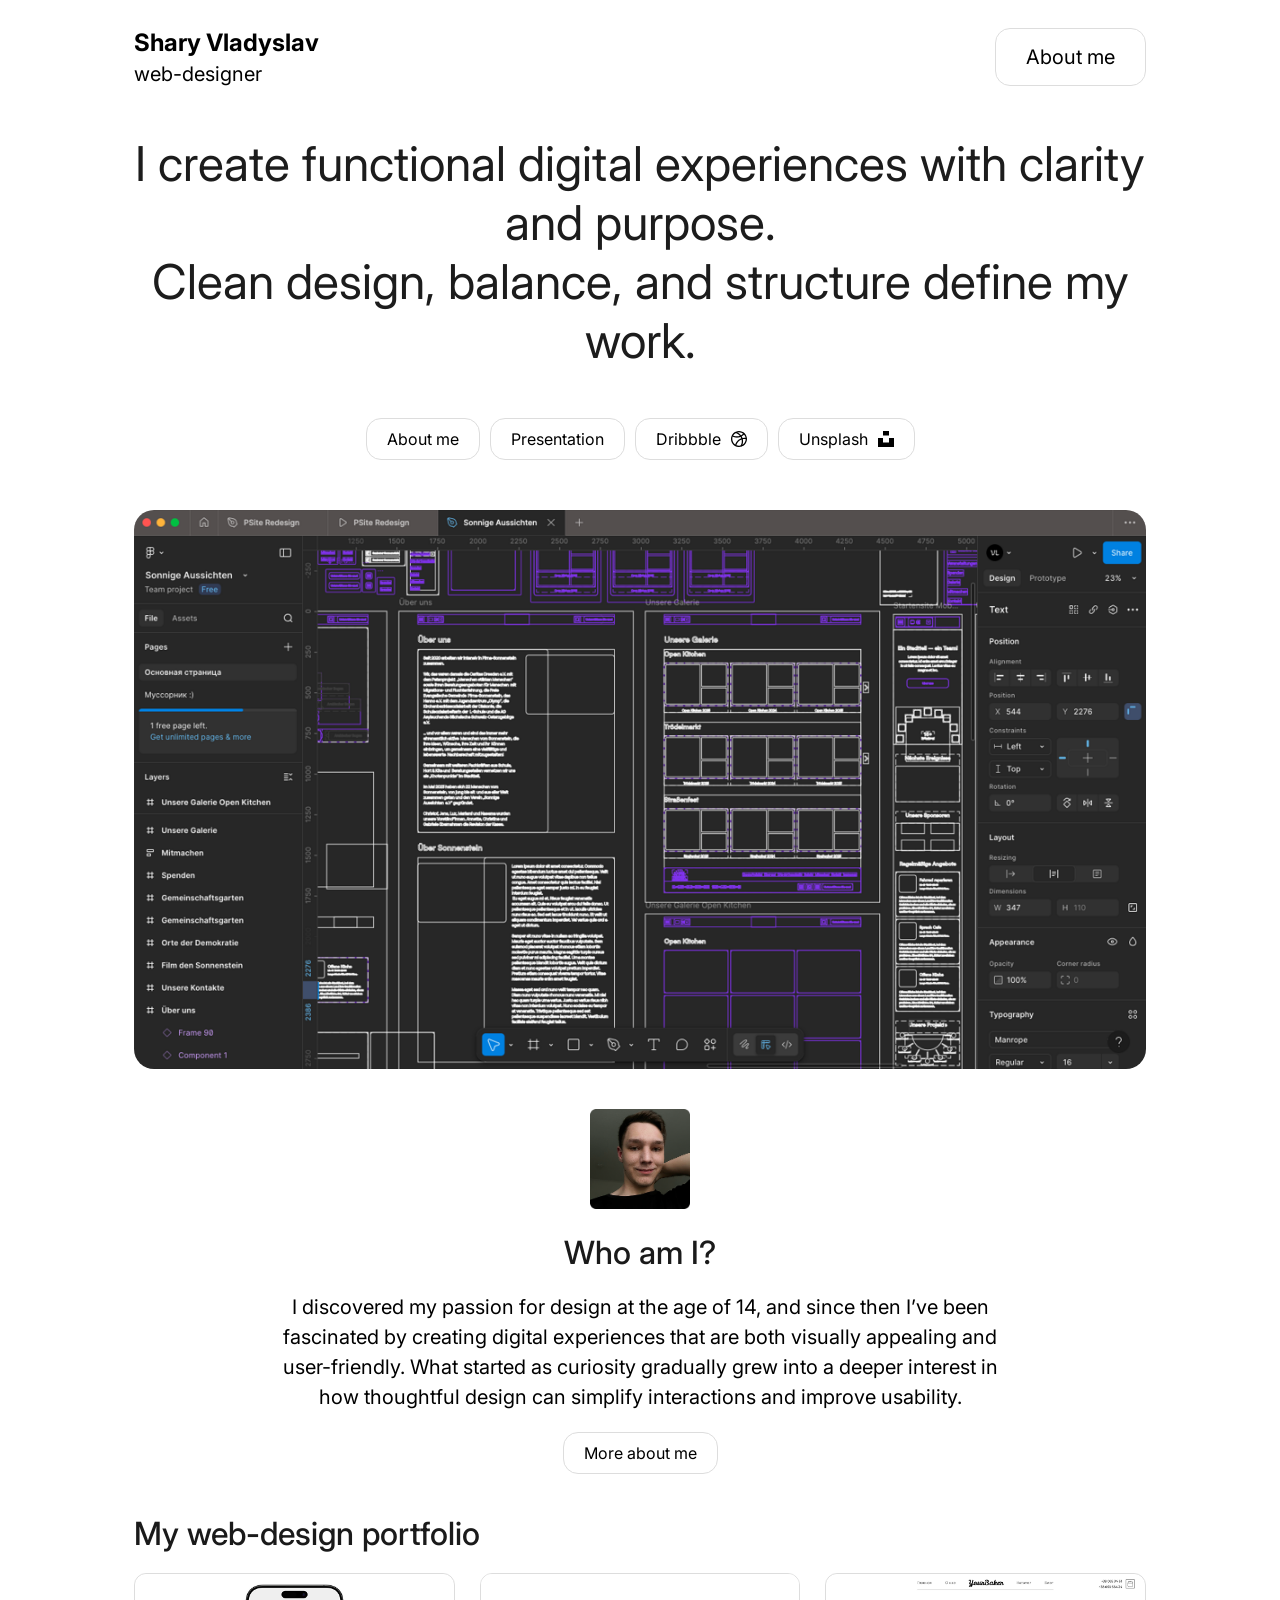
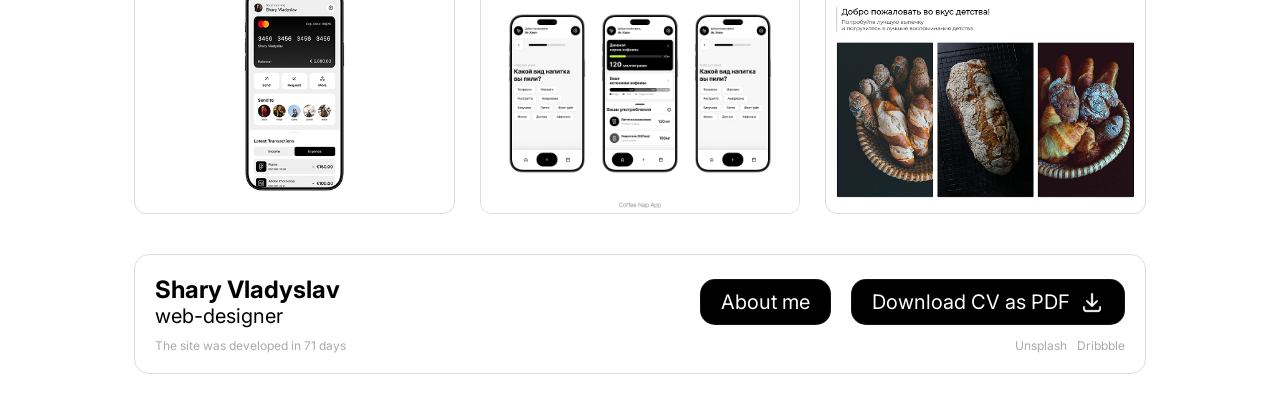
==== commit 04c7df97: "Update index.html" ====
--- a/index.html
+++ b/index.html
@@ -28,7 +28,7 @@
         <!-- Блок кнопок -->
         <div class="homeButtonsContainer">
             <button class="smalButton" id="smalHomeBtnAbout" onclick="location.href='about.html'">About me</button>
-            <button class="smalButton" id="smalHomeBtnPrice" onclick="location.href='pricing.html'" >Price</button>
+            <!-- <button class="smalButton" id="smalHomeBtnPrice" onclick="location.href='pricing.html'" >Price</button> -->
             <button class="smalButton" id="smalHomeBtnPresentation" onclick="location.href='presentation.html'">Presentation</button>
             <a class="smalButton" id="btnLink" href="https://dribbble.com/UIUniverse">Dribbble
                 <svg viewBox="0 0 64 64" fill="none" xmlns="http://www.w3.org/2000/svg">
